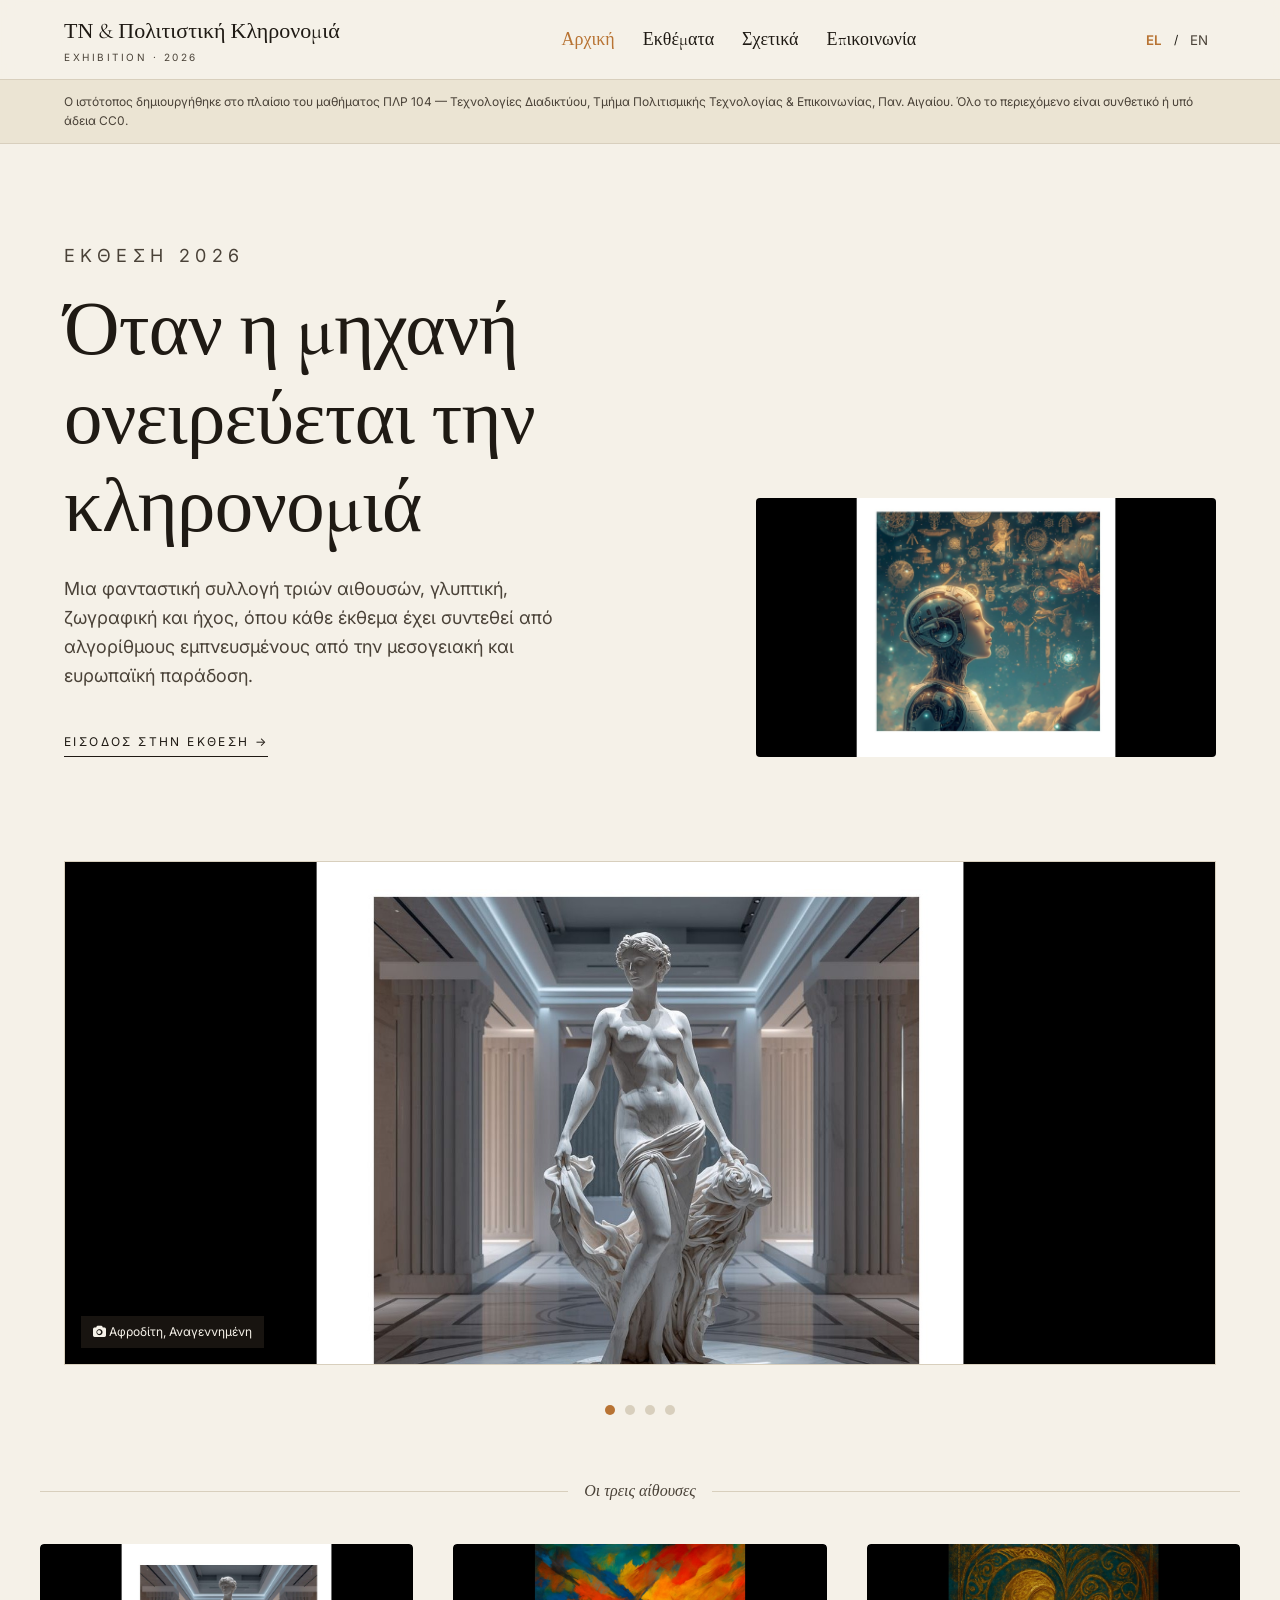
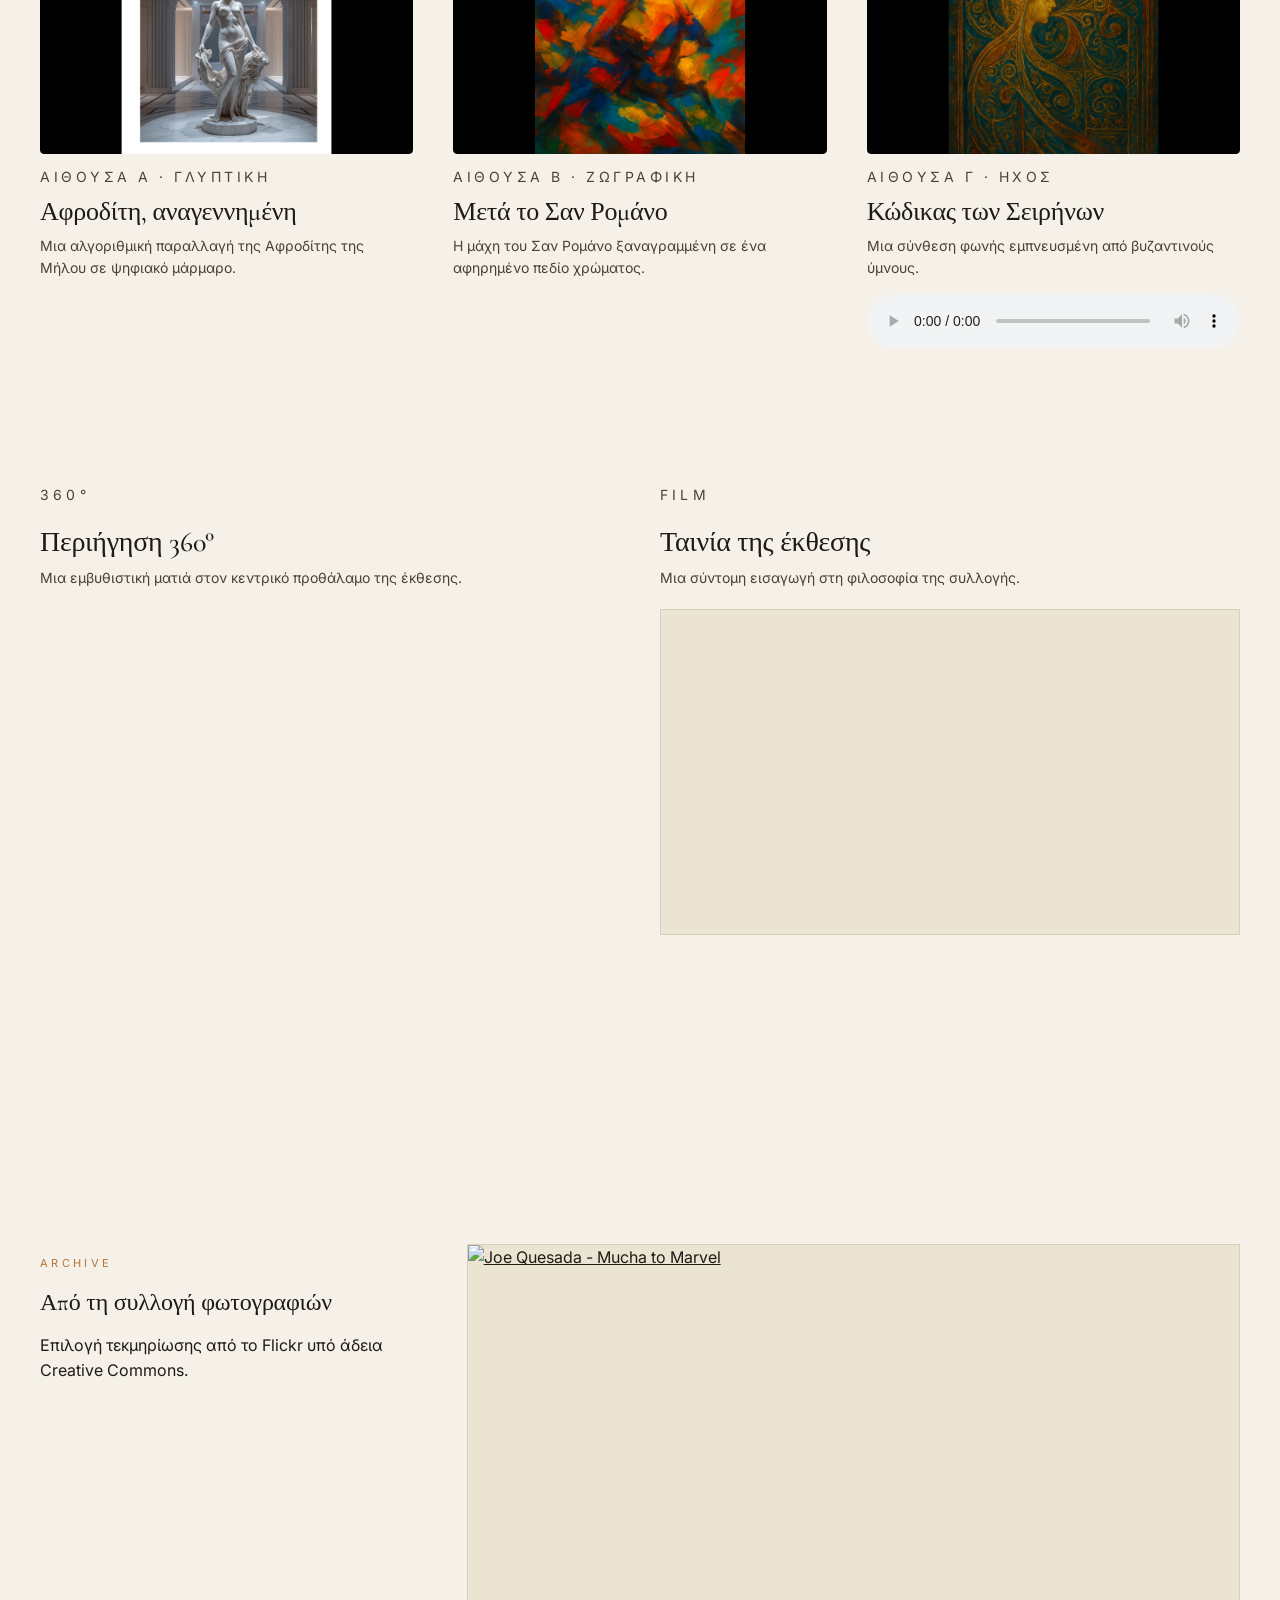
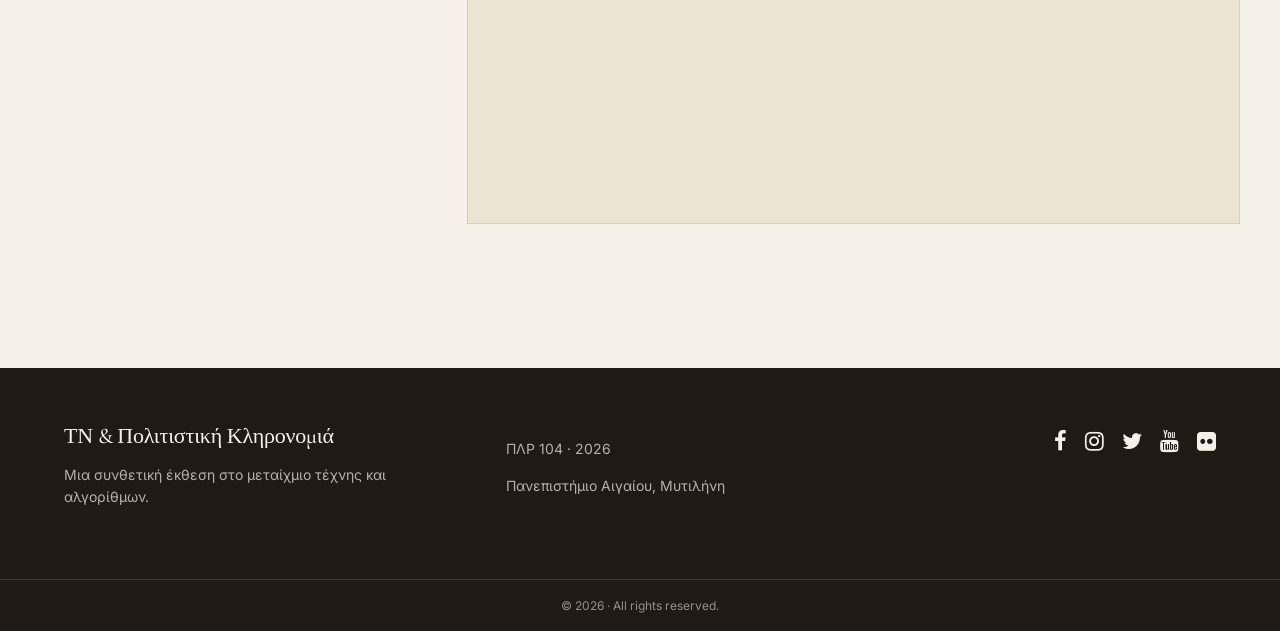
==== index.html @ 8f3d8fa3 "Add files via upload" ====
<!DOCTYPE html>
<html lang="el">
<head>
  <meta charset="UTF-8">
  <meta name="viewport" content="width=device-width, initial-scale=1">
  <title>AI &amp; Cultural Heritage Exhibition</title>
  <meta name="description" content="A bilingual student exhibition that allows exploring the intersection of AI and European cultural heritage.">
  <link rel="stylesheet" href="https://www.w3schools.com/w3css/4/w3pro.css">
  <link rel="stylesheet" href="https://cdnjs.cloudflare.com/ajax/libs/font-awesome/4.7.0/css/font-awesome.min.css">
  <link rel="preconnect" href="https://fonts.googleapis.com">
  <link rel="preconnect" href="https://fonts.gstatic.com" crossorigin>
  <link rel="stylesheet" href="https://fonts.googleapis.com/css2?family=Cormorant+Garamond:ital,wght@0,400;0,500;0,600;1,400&family=Inter:wght@300;400;500;600&display=swap">
  <link rel="stylesheet" href="css/style.css">
</head>
<body>

  <nav class="site-nav">
    <div class="nav-inner">
      <a class="brand" href="index.html">
        <span class="brand-title" data-lang="el">ΤΝ &amp; Πολιτιστική Κληρονομιά</span>
        <span class="brand-title" data-lang="en">AI &amp; Cultural Heritage</span>
        <span class="brand-sub">Exhibition · 2026</span>
      </a>
      <button class="menu-toggle" aria-label="Menu">☰</button>
      <ul class="nav-links">
        <li><a class="active" href="index.html"><span data-lang="el">Αρχική</span><span data-lang="en">Home</span></a></li>
        <li><a href="html/exhibits.html"><span data-lang="el">Εκθέματα</span><span data-lang="en">Exhibits</span></a></li>
        <li><a href="html/about.html"><span data-lang="el">Σχετικά</span><span data-lang="en">About</span></a></li>
        <li><a href="html/contact.html"><span data-lang="el">Επικοινωνία</span><span data-lang="en">Contact</span></a></li>
      </ul>
      <div class="lang-switch">
        <button data-set-lang="el">EL</button>
        <span>/</span>
        <button data-set-lang="en">EN</button>
      </div>
    </div>
  </nav>

  <div class="disclaimer">
    <div class="disclaimer-inner">
      <span data-lang="el">Ο ιστότοπος δημιουργήθηκε στο πλαίσιο του μαθήματος ΠΛΡ 104 — Τεχνολογίες Διαδικτύου, Τμήμα Πολιτισμικής Τεχνολογίας &amp; Επικοινωνίας, Παν. Αιγαίου. Όλο το περιεχόμενο είναι συνθετικό ή υπό άδεια CC0.</span>
      <span data-lang="en">This site was produced for the course IT 104 — Internet Technologies, Department of Cultural Technology &amp; Communication, University of the Aegean. All content is synthetic or CC0-licensed.</span>
    </div>
  </div>

  <section class="hero">
    <div>
      <p class="eyebrow" data-lang="el">Έκθεση 2026</p>
      <p class="eyebrow" data-lang="en">Exhibition 2026</p>
      <h1 data-lang="el">Όταν η μηχανή ονειρεύεται την κληρονομιά</h1>
      <h1 data-lang="en">When the machine dreams of heritage</h1>
      <p data-lang="el">Μια φανταστική συλλογή τριών αιθουσών, γλυπτική, ζωγραφική και ήχος, όπου κάθε έκθεμα έχει συντεθεί από αλγορίθμους εμπνευσμένους από την μεσογειακή και ευρωπαϊκή παράδοση.</p>
      <p data-lang="en">A fictional collection of three halls, sculpture, painting and sound, in which every piece is synthesised by algorithms drawing from Mediterranean and European tradition.</p>
      <a class="btn-line" href="html/exhibits.html">
        <span data-lang="el">Είσοδος στην έκθεση →</span>
        <span data-lang="en">Enter the exhibition →</span>
      </a>
    </div>
    <div class="hero-image-container">
      <img src="images/hero.jpg" alt="AI dreaming of heritage" class="responsive-img">
    </div>
  </section>

  <div class="container">
    <div class="slider">
      <div class="slide">
        <img src="images/aphrodite.jpg" alt="Aphrodite Reborn">
        <div class="slide-caption"><i class="fa fa-camera"></i> <span data-lang="el">Αφροδίτη, Αναγεννημένη</span><span data-lang="en">Aphrodite, Reborn</span></div>
      </div>
      <div class="slide">
        <img src="images/romano.jpg" alt="After San Romano">
        <div class="slide-caption"><i class="fa fa-camera"></i> <span data-lang="el">Μετά το Σαν Ρομάνο</span><span data-lang="en">After San Romano</span></div>
      </div>
      <div class="slide">
        <img src="images/siren.jpg" alt="The Siren Codex">
        <div class="slide-caption"><i class="fa fa-camera"></i> <span data-lang="el">Κώδικας των Σειρήνων</span><span data-lang="en">The Siren Codex</span></div>
      </div>
      <div class="slide">
        <img src="images/curator.jpg" alt="Exhibition Curator">
        <div class="slide-caption"><i class="fa fa-camera"></i> <span data-lang="el">Ο Επιμελητής της Έκθεσης</span><span data-lang="en">The Exhibition Curator</span></div>
      </div>
    </div>
    <div class="slider-dots">
      <span class="dot" onclick="goToSlide(0)"></span>
      <span class="dot" onclick="goToSlide(1)"></span>
      <span class="dot" onclick="goToSlide(2)"></span>
      <span class="dot" onclick="goToSlide(3)"></span>
    </div>
  </div>

  <section class="section container">
    <div class="rule-ornament">
      <span data-lang="el">Οι τρεις αίθουσες</span>
      <span data-lang="en">The three halls</span>
    </div>
    <div class="halls">
      <a class="hall-card" href="html/exhibit-aphrodite.html">
        <div class="card-image-wrapper">
          <img src="images/aphrodite.jpg" alt="Aphrodite Reborn" class="hall-img">
        </div>
        <p class="hall-tag" data-lang="el">Αίθουσα Α · Γλυπτική</p>
        <p class="hall-tag" data-lang="en">Hall A · Sculpture</p>
        <h3 data-lang="el">Αφροδίτη, αναγεννημένη</h3>
        <h3 data-lang="en">Aphrodite, Reborn</h3>
        <p data-lang="el">Μια αλγοριθμική παραλλαγή της Αφροδίτης της Μήλου σε ψηφιακό μάρμαρο.</p>
        <p data-lang="en">An algorithmic variation on the Aphrodite of Milos in digital marble.</p>
      </a>

      <a class="hall-card" href="html/exhibit-romano.html">
        <div class="card-image-wrapper">
          <img src="images/romano.jpg" alt="After San Romano" class="hall-img">
        </div>
        <p class="hall-tag" data-lang="el">Αίθουσα Β · Ζωγραφική</p>
        <p class="hall-tag" data-lang="en">Hall B · Painting</p>
        <h3 data-lang="el">Μετά το Σαν Ρομάνο</h3>
        <h3 data-lang="en">After San Romano</h3>
        <p data-lang="el">Η μάχη του Σαν Ρομάνο ξαναγραμμένη σε ένα αφηρημένο πεδίο χρώματος.</p>
        <p data-lang="en">The battle of San Romano rewritten as an abstract colour field.</p>
      </a>

      <a class="hall-card" href="html/exhibit-siren.html">
        <div class="card-image-wrapper">
          <img src="images/siren.jpg" alt="The Siren Codex" class="hall-img">
        </div>
        <p class="hall-tag" data-lang="el">Αίθουσα Γ · Ήχος</p>
        <p class="hall-tag" data-lang="en">Hall C · Sound</p>
        <h3 data-lang="el">Κώδικας των Σειρήνων</h3>
        <h3 data-lang="en">The Siren Codex</h3>
        <p data-lang="el">Μια σύνθεση φωνής εμπνευσμένη από βυζαντινούς ύμνους.</p>
        <p data-lang="en">A vocal composition inspired by Byzantine hymns.</p>
        <div class="audio-player-container" onclick="event.stopPropagation();">
          <audio controls style="width: 100%; margin-top: 15px;">
            <source src="audio/seirinon_melos.mp3" type="audio/mpeg">
            Your browser does not support the audio element.
          </audio>
        </div>
      </a>
    </div>
  </section>

  <section class="section container">
    <div class="media-row">
      <div class="media-block">
        <p class="eyebrow">360°</p>
        <h2 data-lang="el">Περιήγηση 360°</h2>
        <h2 data-lang="en">360° walkthrough</h2>
        <p data-lang="el">Μια εμβυθιστική ματιά στον κεντρικό προθάλαμο της έκθεσης.</p>
        <p data-lang="en">An immersive look at the main vestibule of the exhibition.</p>
        <iframe
          height="500px"
          width="100%"
          allowfullscreen="true"
          src="https://momento360.com/e/uc/c3fb3a5bf5134a58bd279dee16f90921"
          style="border: 0;">
        </iframe>
      </div>
      <div class="media-block">
        <p class="eyebrow">Film</p>
        <h2 data-lang="el">Ταινία της έκθεσης</h2>
        <h2 data-lang="en">Exhibition film</h2>
        <p data-lang="el">Μια σύντομη εισαγωγή στη φιλοσοφία της συλλογής.</p>
        <p data-lang="en">A short introduction to the philosophy of the collection.</p>
        <div class="iframe-frame">
          <iframe width="560" height="315" src="https://www.youtube.com/embed/TyL9JJDZxAQ?si=WJI_sWaRBg8g1B0a" title="YouTube video player" frameborder="0" allow="accelerometer; autoplay; clipboard-write; encrypted-media; gyroscope; picture-in-picture; web-share" referrerpolicy="strict-origin-when-cross-origin" allowfullscreen></iframe>
        </div>
      </div>
    </div>
  </section>

  <section class="section container">
    <div class="flickr-row">
      <div>
        <p class="eyebrow">Archive</p>
        <h2 data-lang="el">Από τη συλλογή φωτογραφιών</h2>
        <h2 data-lang="en">From the photo archive</h2>
        <p data-lang="el">Επιλογή τεκμηρίωσης από το Flickr υπό άδεια Creative Commons.</p>
        <p data-lang="en">A selection of Creative Commons documentation from Flickr.</p>
      </div>
      <div class="iframe-frame">
        <a data-flickr-embed="true" href="https://www.flickr.com/photos/nelson-atkins/albums/72177720333494372" title="Joe Quesada - Mucha to Marvel"><img src="https://live.staticflickr.com/65535/55252809633_5976a7f5ba_h.jpg" width="1600" height="1200" alt="Joe Quesada - Mucha to Marvel"/></a><script async src="//embedr.flickr.com/assets/client-code.js" charset="utf-8"></script>
      </div>
    </div>
  </section>

  <footer class="site-footer">
    <div class="footer-inner">
      <div>
        <h3 data-lang="el">ΤΝ &amp; Πολιτιστική Κληρονομιά</h3>
        <h3 data-lang="en">AI &amp; Cultural Heritage</h3>
        <p data-lang="el">Μια συνθετική έκθεση στο μεταίχμιο τέχνης και αλγορίθμων.</p>
        <p data-lang="en">A synthetic exhibition at the edge of art and algorithms.</p>
      </div>
      <div>
        <p>ΠΛΡ 104 · 2026</p>
        <p data-lang="el">Πανεπιστήμιο Αιγαίου, Μυτιλήνη</p>
        <p data-lang="en">University of the Aegean, Mytilene</p>
      </div>
      <div class="footer-socials">
        <a href="https://www.facebook.com/profile.php?id=61563765391709" target="_blank" rel="noopener"><i class="fa fa-facebook"></i></a>
        <a href="https://www.instagram.com/konstas_223/" target="_blank" rel="noopener"><i class="fa fa-instagram"></i></a>
        <a href="https://x.com/konstan81382254" target="_blank" rel="noopener"><i class="fa fa-twitter"></i></a>
        <a href="https://www.youtube.com/@334Creations" target="_blank" rel="noopener"><i class="fa fa-youtube"></i></a>
        <a href="https://www.flickr.com/photos/nelson-atkins/albums/" target="_blank" rel="noopener"><i class="fa fa-flickr"></i></a>
      </div>
    </div>
    <div class="footer-bottom">
      © <script>document.write(new Date().getFullYear())</script> · All rights reserved.
    </div>
  </footer>

  <script src="js/main.js"></script>
</body>
</html>
---- css/style.css ----
/* ============================================
   AI & Cultural Heritage Exhibition
   Editorial museum theme — parchment + ink + ochre
   ============================================ */

:root {
  --parchment: #f5f1e8;
  --parchment-2: #ebe4d3;
  --ink: #1f1a14;
  --ink-soft: #4a4238;
  --ochre: #b87333;
  --ochre-dark: #8a521f;
  --border: #d8cfbd;
  --font-display: "Cormorant Garamond", "Times New Roman", serif;
  --font-sans: "Inter", system-ui, -apple-system, sans-serif;
}

* { box-sizing: border-box; }

html { scroll-behavior: smooth; }

body {
  margin: 0;
  background: var(--parchment);
  color: var(--ink);
  font-family: var(--font-sans);
  font-size: 16px;
  line-height: 1.6;
}

h1, h2, h3, h4 {
  font-family: var(--font-display);
  font-weight: 500;
  letter-spacing: -0.01em;
  line-height: 1.15;
  margin: 0 0 0.5em;
}

a { color: var(--ink); transition: color 0.2s; }
a:hover { color: var(--ochre); }

img { max-width: 100%; height: auto; display: block; }

/* ---------- Navigation ---------- */
.site-nav {
  position: sticky; top: 0; z-index: 50;
  background: rgba(245, 241, 232, 0.92);
  backdrop-filter: blur(8px);
  border-bottom: 1px solid var(--border);
}
.nav-inner {
  max-width: 1200px; margin: 0 auto;
  display: flex; align-items: center; justify-content: space-between;
  padding: 14px 24px; gap: 24px; flex-wrap: wrap;
}
.brand {
  display: flex; flex-direction: column; text-decoration: none;
}
.brand-title { font-family: var(--font-display); font-size: 22px; }
.brand-sub {
  font-size: 10px; letter-spacing: 0.25em; text-transform: uppercase;
  color: var(--ink-soft);
}
.nav-links {
  display: flex; gap: 28px; list-style: none; margin: 0; padding: 0;
  font-family: var(--font-display); font-size: 18px;
}
.nav-links a { text-decoration: none; }
.nav-links a.active { color: var(--ochre); }
.lang-switch {
  display: flex; gap: 4px; font-size: 12px; align-items: center;
}
.lang-switch button {
  background: none; border: none; cursor: pointer; padding: 4px 8px;
  color: var(--ink-soft); font-family: var(--font-sans);
}
.lang-switch button.active { color: var(--ochre); font-weight: 600; }

.menu-toggle {
  display: none; background: none; border: 1px solid var(--border);
  padding: 8px 12px; cursor: pointer; font-size: 18px;
}

/* ---------- Disclaimer ribbon ---------- */
.disclaimer {
  background: var(--parchment-2);
  border-bottom: 1px solid var(--border);
  font-size: 12px; color: var(--ink-soft);
}
.disclaimer-inner { max-width: 1200px; margin: 0 auto; padding: 12px 24px; }

/* ---------- Layout containers ---------- */
.container { max-width: 1200px; margin: 0 auto; padding: 0 24px; }
.section { padding: 64px 0; }
.section-sm { padding: 40px 0; }

/* ---------- Hero ---------- */
.hero {
  display: grid; grid-template-columns: 1.4fr 1fr; gap: 48px;
  align-items: end; padding: 80px 24px 64px;
  max-width: 1200px; margin: 0 auto;
}
.eyebrow {
  font-size: 11px; letter-spacing: 0.3em; text-transform: uppercase;
  color: var(--ochre); margin-bottom: 16px;
}
.hero h1 { font-size: clamp(40px, 6vw, 78px); margin: 0 0 24px; }
.hero p { font-size: 18px; color: var(--ink-soft); max-width: 540px; }

.btn-line {
  display: inline-flex; align-items: center; gap: 8px;
  margin-top: 24px; padding-bottom: 4px;
  font-size: 12px; letter-spacing: 0.2em; text-transform: uppercase;
  border-bottom: 1px solid var(--ink); text-decoration: none;
}
.btn-line:hover { color: var(--ochre); border-color: var(--ochre); }

.btn-solid {
  display: inline-block; padding: 12px 24px;
  border: 1px solid var(--ink); background: transparent;
  font-size: 11px; letter-spacing: 0.25em; text-transform: uppercase;
  cursor: pointer; text-decoration: none; color: var(--ink);
  font-family: var(--font-sans);
}
.btn-solid:hover { background: var(--ink); color: var(--parchment); }

/* ---------- Image placeholder & Image Rules ---------- */
.img-ph {
  position: relative; width: 100%; background: var(--parchment-2);
  border: 1px solid var(--border); overflow: hidden;
  display: flex; align-items: center; justify-content: center;
  flex-direction: column; gap: 6px; color: var(--ink-soft);
  font-family: var(--font-display); font-style: italic;
}
.img-ph::before { content: "🖼"; font-size: 32px; opacity: 0.5; }
.img-ph small {
  font-family: var(--font-sans); font-style: normal;
  font-size: 9px; letter-spacing: 0.25em; text-transform: uppercase;
  opacity: 0.6;
}
.ratio-3-4 { aspect-ratio: 3/4; }
.ratio-4-5 { aspect-ratio: 4/5; }
.ratio-4-3 { aspect-ratio: 4/3; }
.ratio-16-9 { aspect-ratio: 16/9; }
.ratio-16-10 { aspect-ratio: 16/10; }

.responsive-img {
  width: 100%;
  height: auto;
  display: block;
  border-radius: 4px;
}


.card-image-wrapper {
  width: 100%;
  max-width: 420px;
  height: auto;
  overflow: hidden;
  border-radius: 4px;
  margin-bottom: 12px;
  display: flex;
  align-items: center;
  justify-content: center;
}

.hall-img {
  width: 100%;
  height: auto;
  display: block;
  object-fit: contain;
  border-radius: 4px;
  transition: transform 0.3s ease;
}

/* ---------- Ornament rule ---------- */
.rule-ornament {
  display: flex; align-items: center; gap: 16px;
  font-family: var(--font-display); font-style: italic;
  color: var(--ink-soft); margin: 0 0 40px;
}
.rule-ornament::before, .rule-ornament::after {
  content: ""; flex: 1; border-top: 1px solid var(--border);
}

/* ---------- Halls grid ---------- */
.halls { display: grid; grid-template-columns: repeat(3, 1fr); gap: 40px; }
.hall-card { text-decoration: none; display: block; }
.hall-card .card-image-wrapper { transition: transform 0.4s ease; }
.hall-card:hover .card-image-wrapper { transform: translateY(-4px); }
.hall-tag {
  font-size: 10px; letter-spacing: 0.25em; text-transform: uppercase;
  color: var(--ochre); margin-top: 16px;
}
.hall-card h3 { font-size: 26px; margin: 8px 0; }
.hall-card:hover h3 { color: var(--ochre); }
.hall-card p { font-size: 14px; color: var(--ink-soft); margin: 0; }

/* ---------- Media row ---------- */
.media-row { display: grid; grid-template-columns: 1fr 1fr; gap: 40px; }
.media-block h2 { font-size: 28px; margin: 6px 0 8px; }
.media-block p { font-size: 14px; color: var(--ink-soft); margin: 0 0 20px; }
.iframe-frame {
  aspect-ratio: 16/9; border: 1px solid var(--border);
  background: var(--parchment-2); overflow: hidden;
}
.iframe-frame iframe { width: 100%; height: 100%; border: 0; display: block; }

.flickr-row { display: grid; grid-template-columns: 1fr 2fr; gap: 40px; align-items: start; }
.flickr-row .iframe-frame { aspect-ratio: 4/3; }

/* ---------- Slider ---------- */
.slider {
  position: relative; max-width: 100%; margin: 40px 0;
  border: 1px solid var(--border); background: var(--parchment-2);
  aspect-ratio: 16/7; overflow: hidden;
}
.slide {
  position: absolute; inset: 0; display: none;
  align-items: center; justify-content: center;
  flex-direction: column;
  font-family: var(--font-display); font-style: italic; color: var(--ink-soft);
}
.slide::before { content: "🖼"; font-size: 48px; opacity: 0.5; margin-bottom: 8px; }
.slide.active { display: flex; }
.slide-caption {
  position: absolute; bottom: 16px; left: 16px;
  background: rgba(31, 26, 20, 0.8); color: var(--parchment);
  padding: 6px 12px; font-size: 12px; font-family: var(--font-sans); font-style: normal;
}
.slider-dots {
  display: flex; justify-content: center; gap: 10px; margin-top: 16px;
}
.dot {
  width: 10px; height: 10px; border-radius: 50%;
  background: var(--border); cursor: pointer; transition: background 0.2s;
}
.dot.active { background: var(--ochre); }

/* ---------- Exhibits page ---------- */
.exhibit-row {
  display: grid; grid-template-columns: 1fr 1.2fr; gap: 48px;
  align-items: center; margin-bottom: 80px;
}
.exhibit-row.reverse > .card-image-wrapper,
.exhibit-row.reverse > div:first-child { order: 2; }
.exhibit-row h2 { font-size: 40px; margin: 8px 0; }
.exhibit-meta {
  display: grid; grid-template-columns: auto 1fr; gap: 4px 16px;
  font-size: 14px; margin: 16px 0;
  max-width: 320px;
}
.exhibit-meta dt { color: var(--ink-soft); }

.exhibit-row:hover .hall-img {
  transform: scale(1.02);
}

/* ---------- About / Contact ---------- */
.two-col { display: grid; grid-template-columns: 1.4fr 1fr; gap: 48px; }
.contact-grid { display: grid; grid-template-columns: 1fr 1fr; gap: 48px; }

form label { display: block; margin-bottom: 20px; }
form label span {
  display: block; font-size: 11px; letter-spacing: 0.2em;
  text-transform: uppercase; color: var(--ink-soft); margin-bottom: 6px;
}
form input, form textarea {
  width: 100%; background: transparent; border: 0;
  border-bottom: 1px solid var(--border);
  padding: 8px 0; font-family: var(--font-sans); font-size: 15px;
  color: var(--ink); outline: none;
}
form input:focus, form textarea:focus { border-color: var(--ochre); }
form textarea { resize: vertical; min-height: 120px; }

.contact-info p { display: flex; align-items: center; gap: 8px; color: var(--ink-soft); }
.socials { display: flex; gap: 20px; font-size: 22px; margin-top: 16px; }
.socials a { color: var(--ink); }

/* ---------- Footer ---------- */
.site-footer {
  margin-top: 80px; background: var(--ink); color: var(--parchment);
}
.footer-inner {
  max-width: 1200px; margin: 0 auto; padding: 56px 24px;
  display: grid; grid-template-columns: 1.2fr 1fr 1fr; gap: 40px;
}
.footer-inner h3 { font-size: 22px; color: var(--parchment); }
.footer-inner p { color: rgba(245, 241, 232, 0.7); font-size: 14px; }
.footer-inner a { color: var(--parchment); }
.footer-inner a:hover { color: var(--ochre); }
.footer-socials { display: flex; gap: 18px; font-size: 22px; justify-content: flex-end; }
.footer-bottom {
  border-top: 1px solid rgba(245, 241, 232, 0.15);
  padding: 16px 24px; text-align: center;
  font-size: 12px; color: rgba(245, 241, 232, 0.55);
}

/* ---------- Language toggle ---------- */
[data-lang]:not(.lang-visible) { display: none; }

/* ---------- Responsive ---------- */
@media (max-width: 900px) {
  .hero { grid-template-columns: 1fr; padding-top: 48px; }
  .halls { grid-template-columns: 1fr; gap: 32px; }
  .media-row, .flickr-row, .two-col, .contact-grid { grid-template-columns: 1fr; gap: 32px; }
  .exhibit-row { grid-template-columns: 1fr; gap: 24px; margin-bottom: 56px; }
  .exhibit-row.reverse > div:first-child { order: 0; }
  .footer-inner { grid-template-columns: 1fr; }
  .footer-socials { justify-content: flex-start; }
  .nav-links { display: none; width: 100%; flex-direction: column; gap: 12px; padding: 16px 0; }
  .nav-links.open { display: flex; }
  .menu-toggle { display: inline-block; }
  .lang-switch { margin-left: auto; }
  .card-image-wrapper { max-width: 100%; }
}

/* ---------- Simple Image Zoom Modal ---------- */
.zoom-img {
  cursor: zoom-in;
  transition: opacity 0.2s;
}
.zoom-img:hover {
  opacity: 0.9;
}

.image-modal {
  display: none; 
  position: fixed;
  z-index: 9999;
  padding-top: 50px;
  left: 0;
  top: 0;
  width: 100%;
  height: 100%;
  overflow: auto;
  background-color: rgba(0, 0, 0, 0.9);
  cursor: zoom-out;
}

.image-modal-content {
  margin: auto;
  display: block;
  max-width: 90%;
  max-height: 85vh;
  object-fit: contain;
  animation: zoomEffect 0.2s ease-in-out;
}

@keyframes zoomEffect {
  from { transform: scale(0.9); opacity: 0; }
  to { transform: scale(1); opacity: 1; }
}

.exhibit-row .card-image-wrapper {
  align-self: start !important; 
  width: 100% !important;
  max-width: 420px !important;
  height: auto !important;
  max-height: none !important;
  overflow: visible !important;
  display: block !important;
}

.exhibit-row .hall-img {
  width: 100% !important;
  height: auto !important;
  max-height: none !important;
  object-fit: contain !important;
  display: block !important;
}
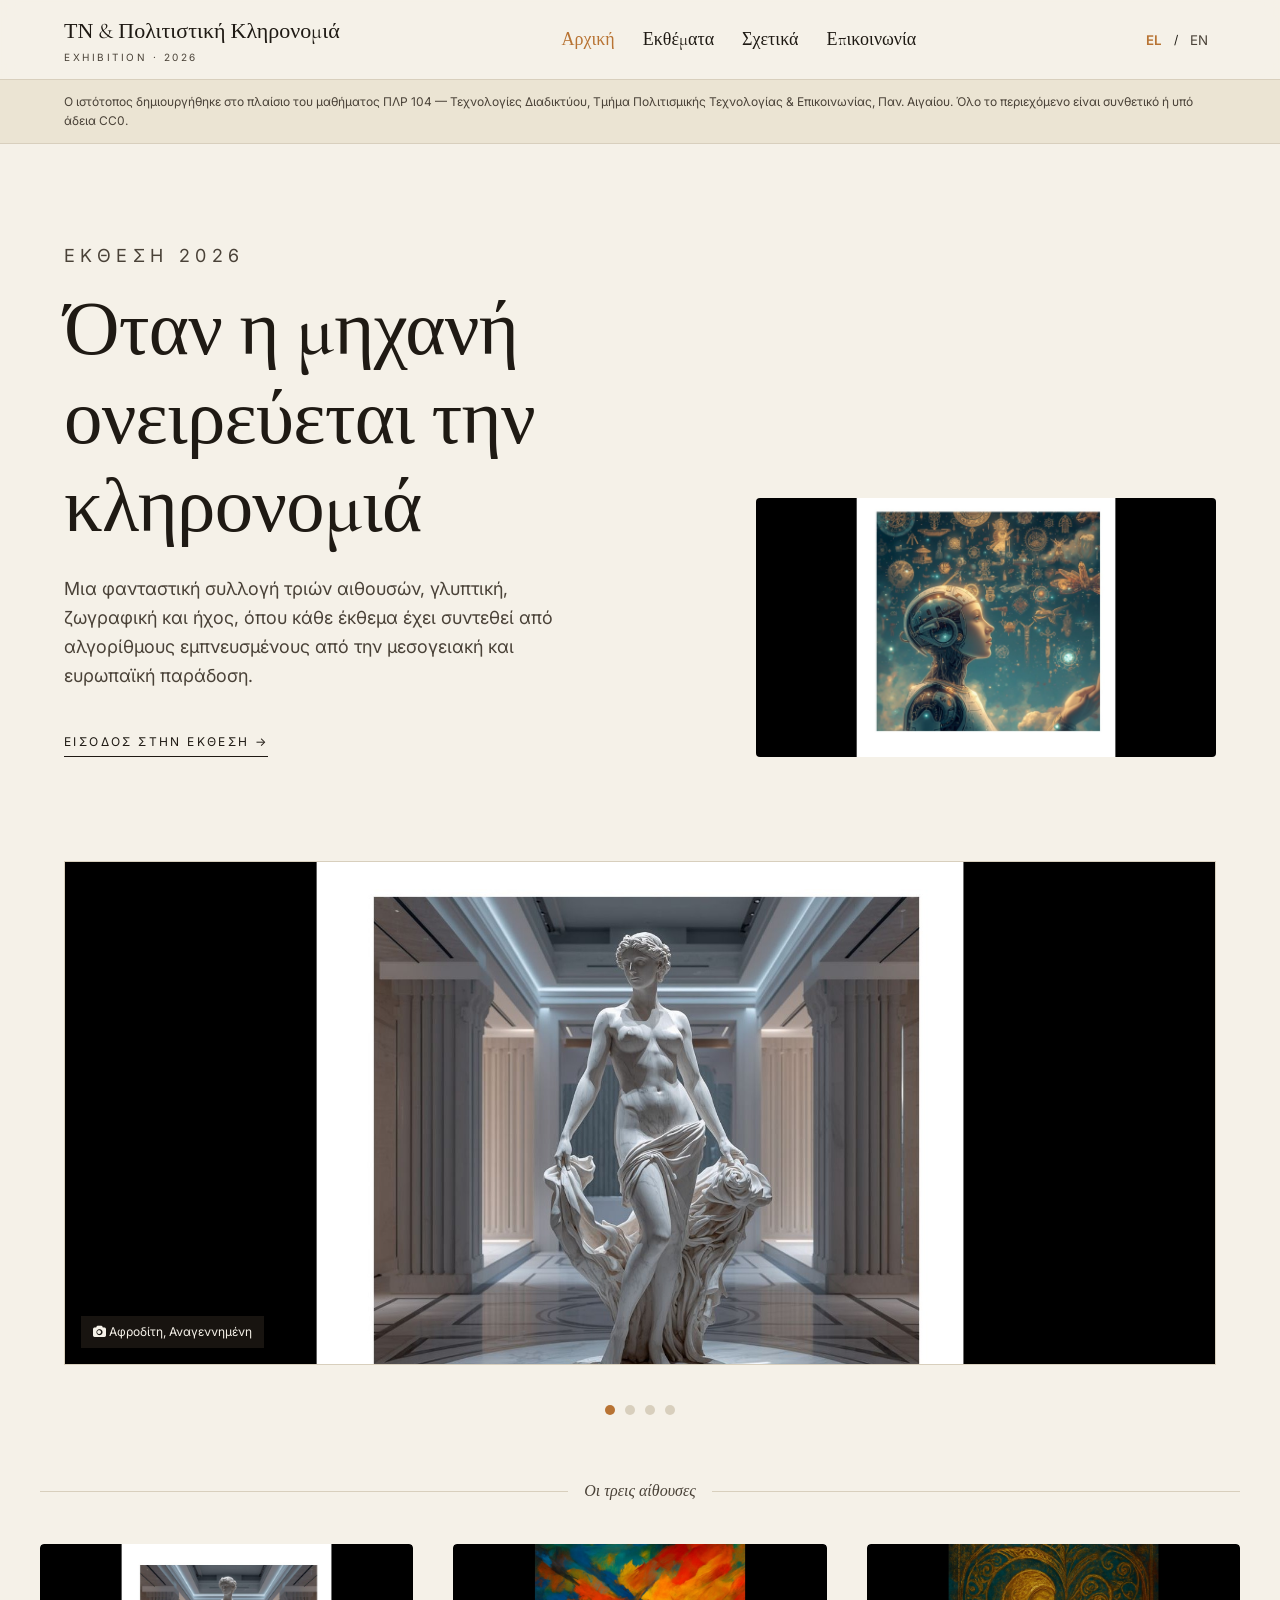
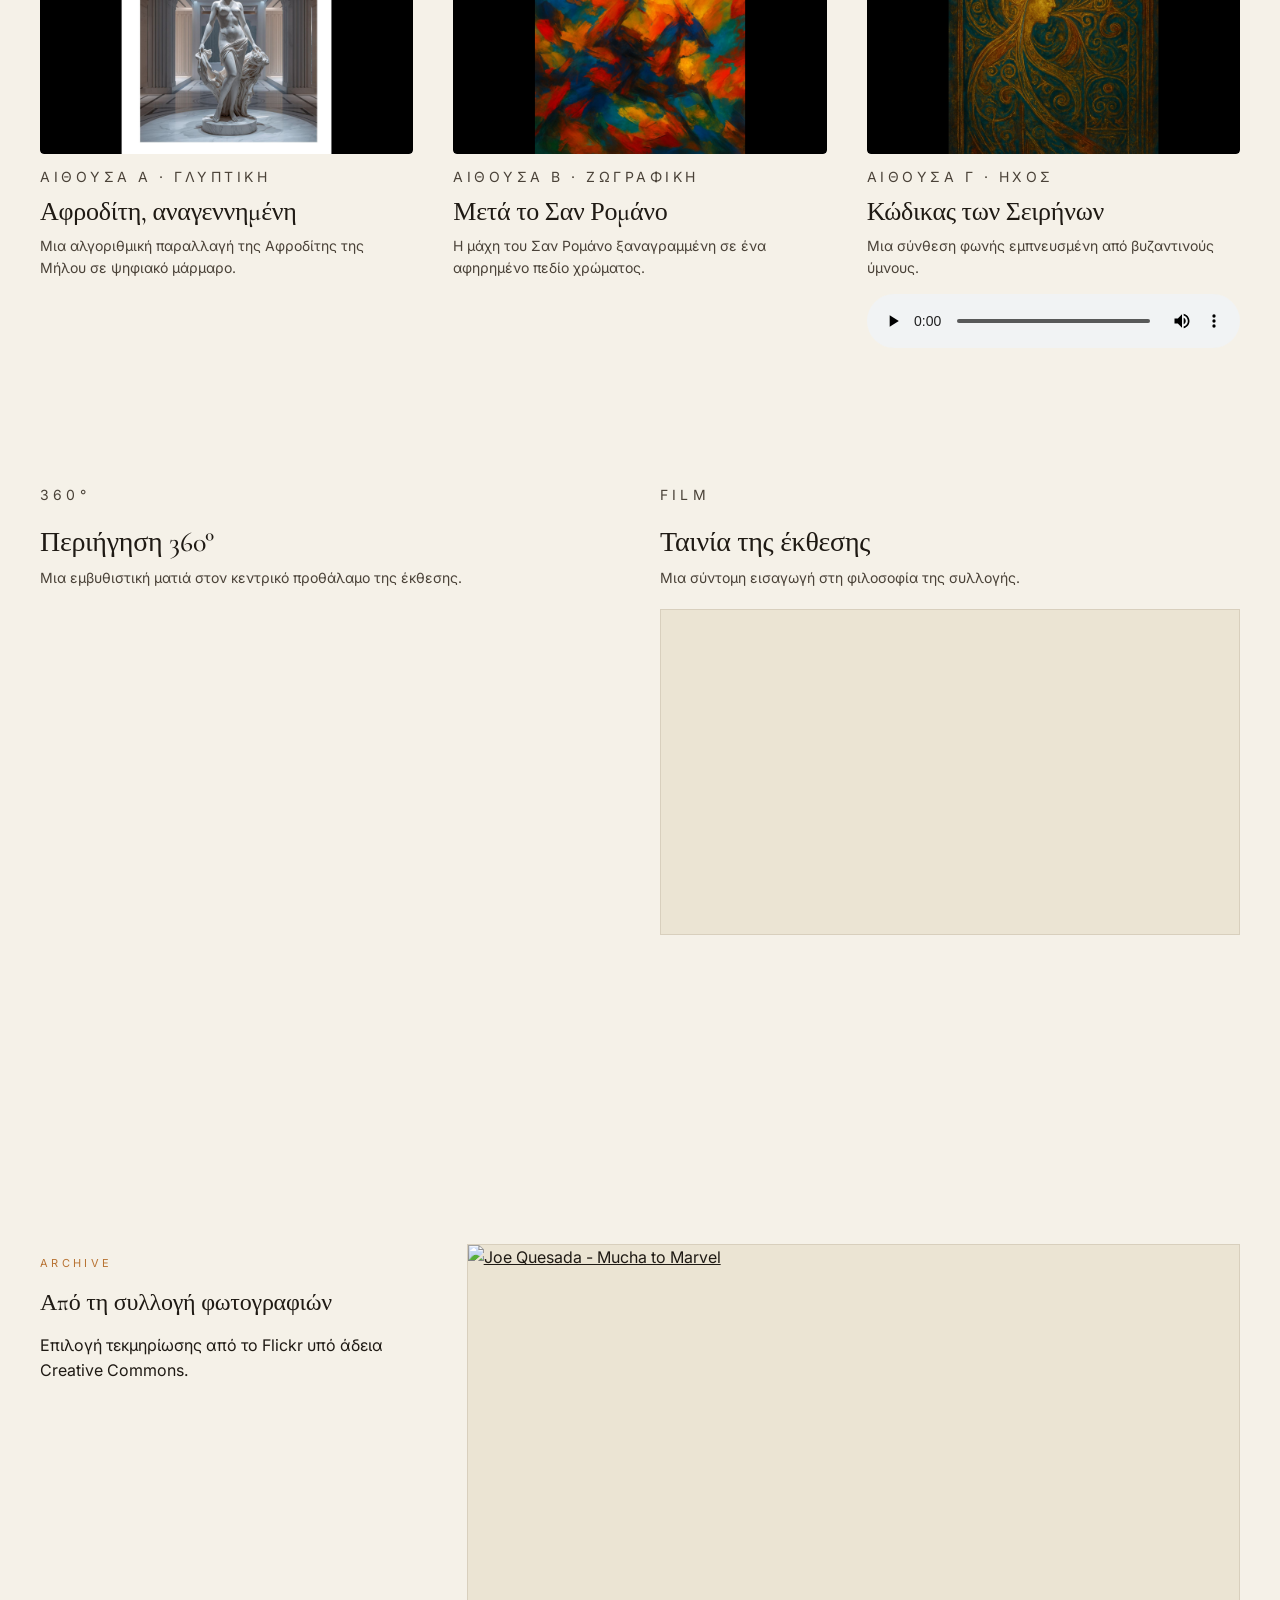
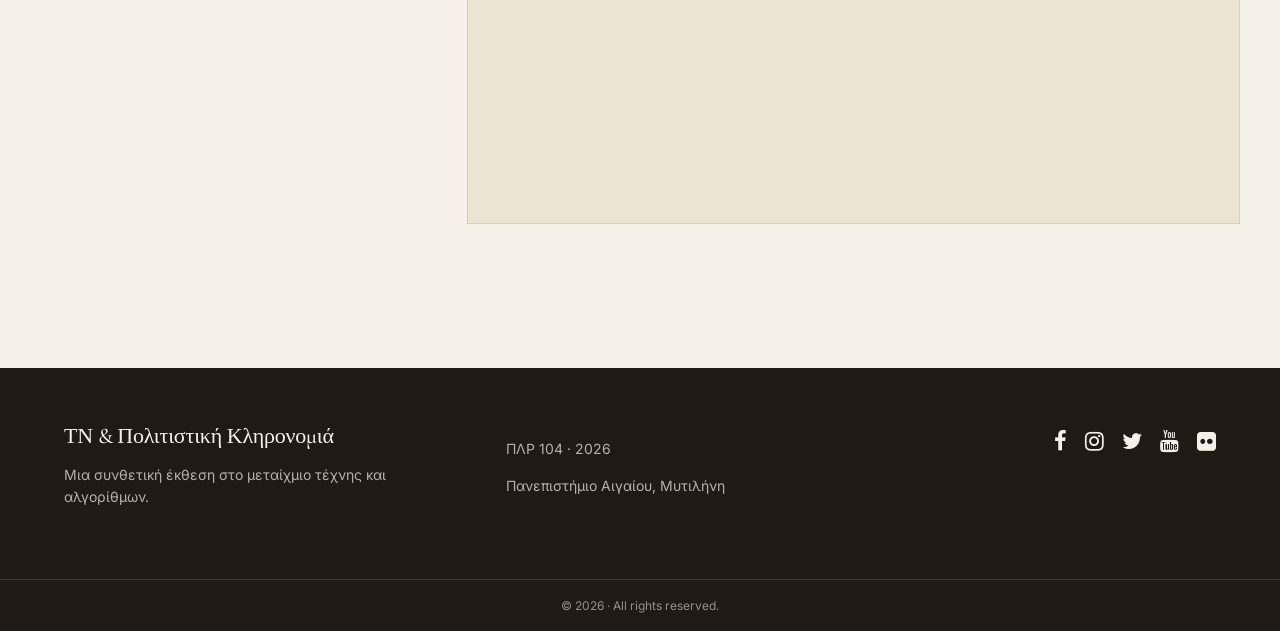
==== commit 948a6a72: "Update audio source path in index.html" ====
--- a/index.html
+++ b/index.html
@@ -130,7 +130,7 @@
         <p data-lang="en">A vocal composition inspired by Byzantine hymns.</p>
         <div class="audio-player-container" onclick="event.stopPropagation();">
           <audio controls style="width: 100%; margin-top: 15px;">
-            <source src="audio/seirinon_melos.mp3" type="audio/mpeg">
+            <source src="sounds/seirinon_melos.mp3" type="audio/mpeg">
             Your browser does not support the audio element.
           </audio>
         </div>
@@ -210,4 +210,4 @@
 
   <script src="js/main.js"></script>
 </body>
-</html>+</html>
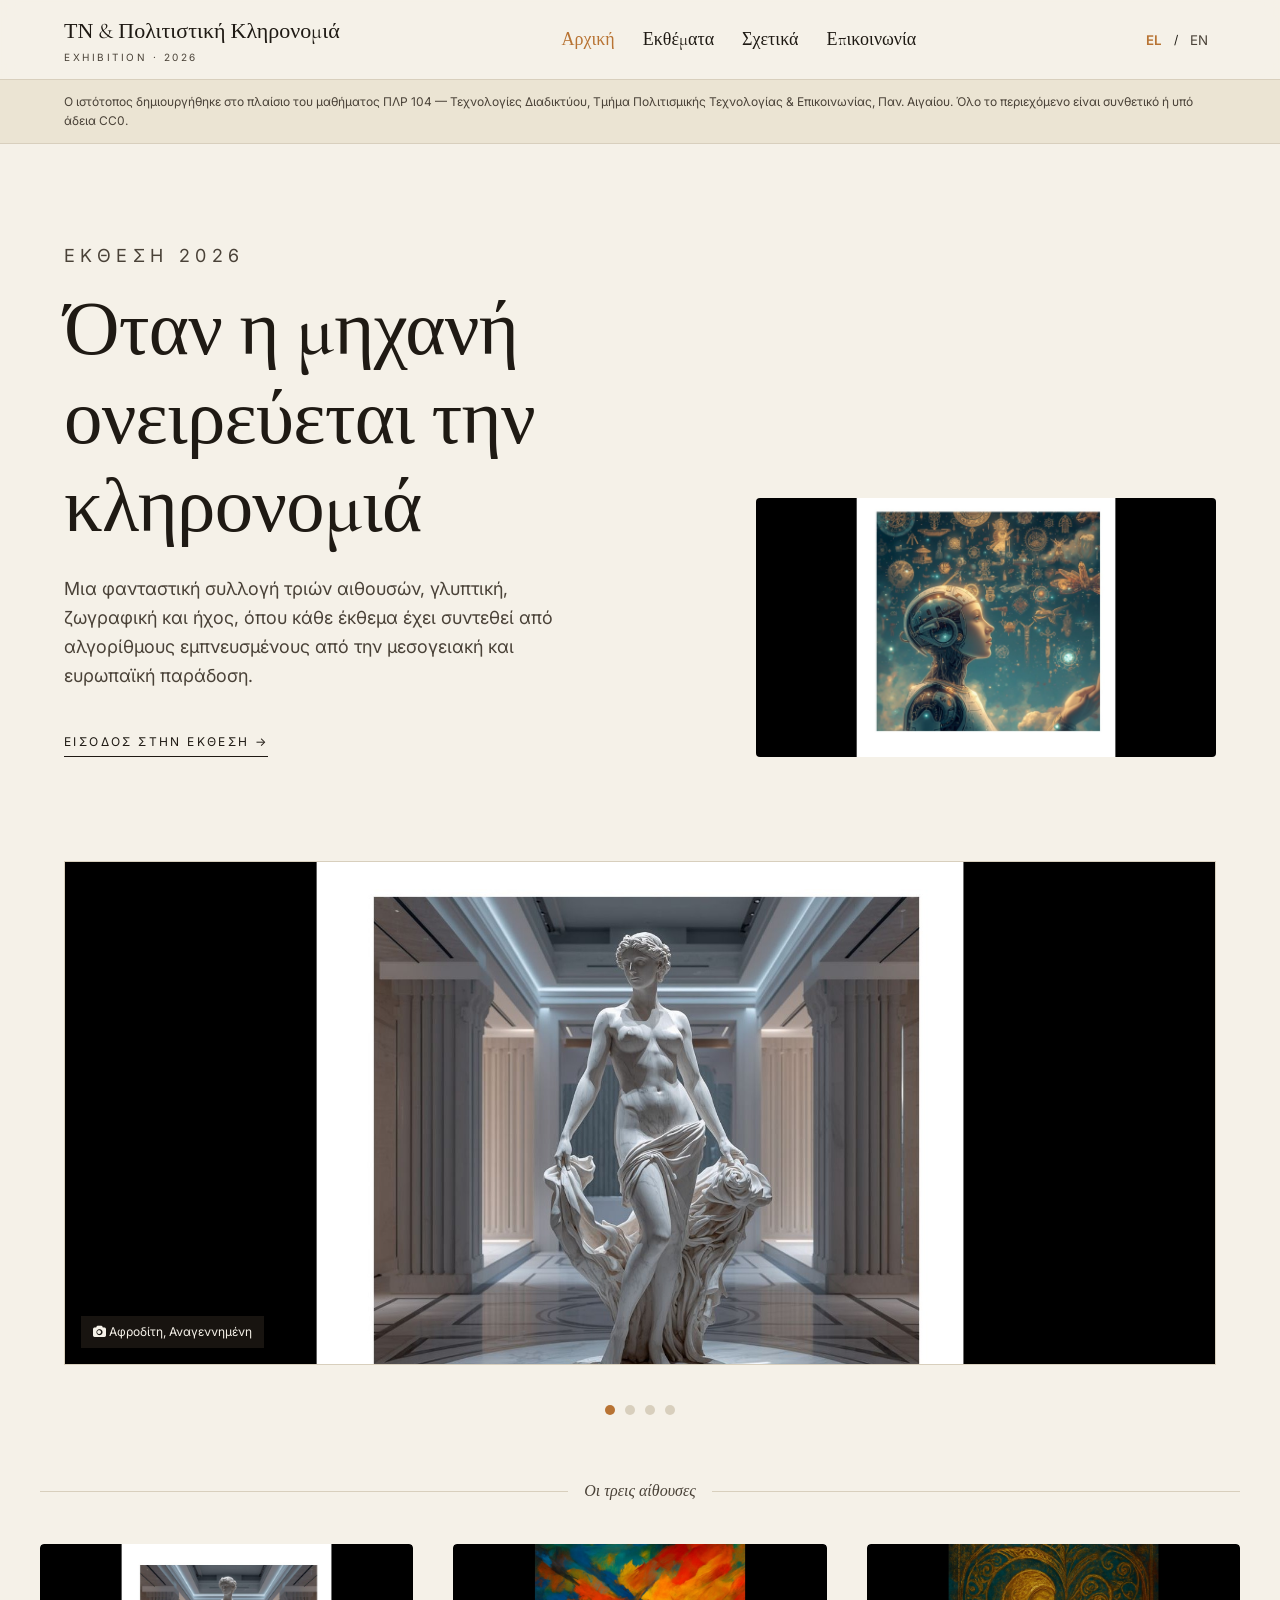
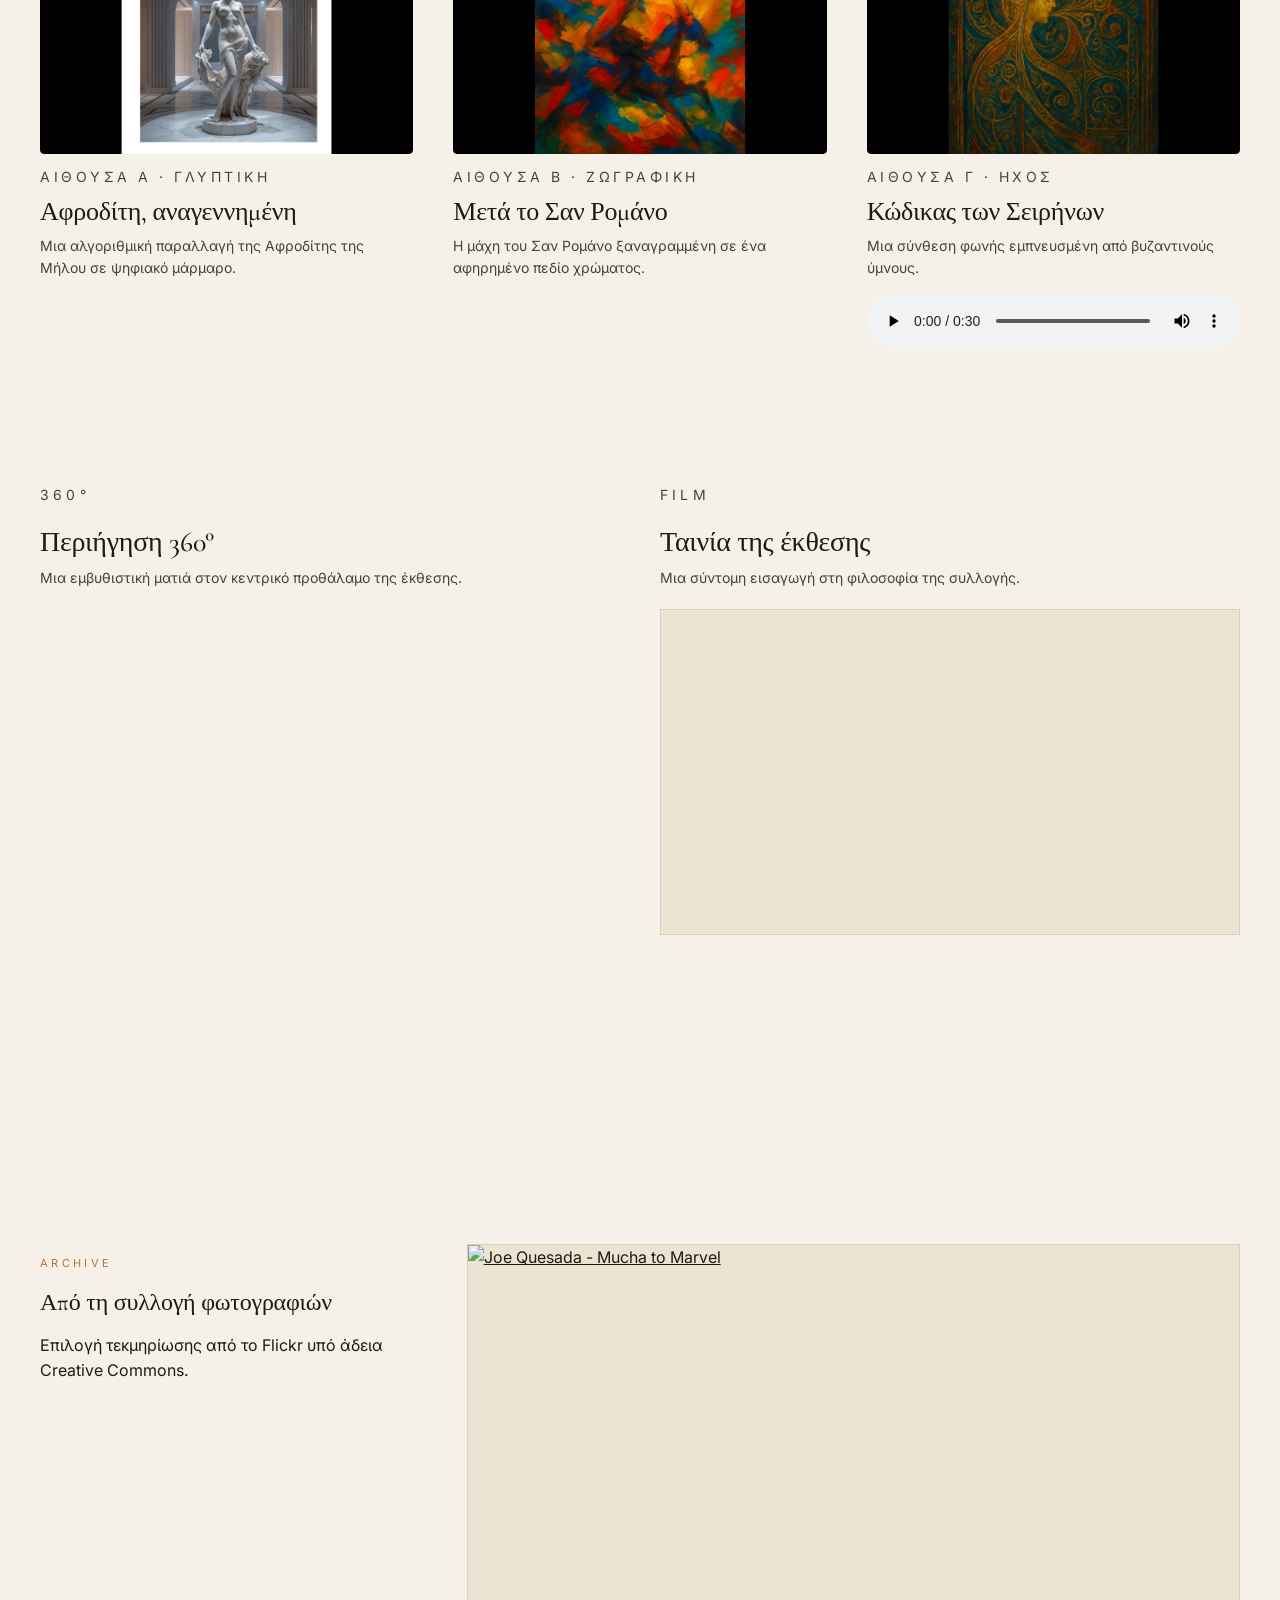
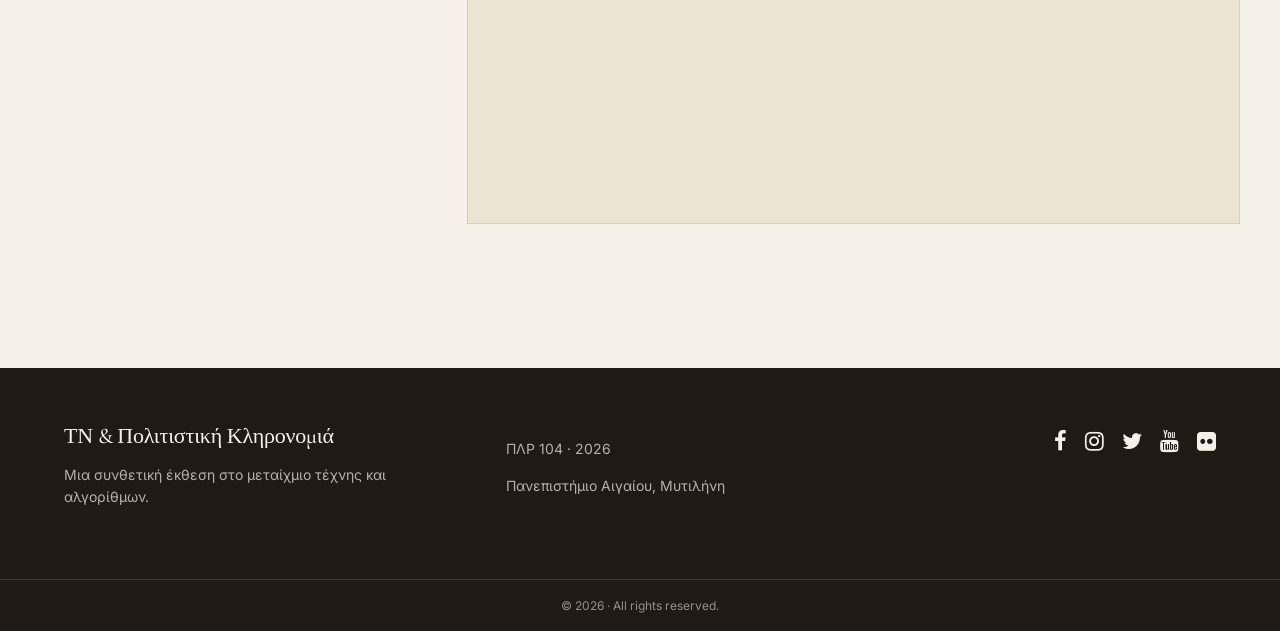
==== commit dd546bc5: "Add Siren exhibit card with audio player" ====
--- a/index.html
+++ b/index.html
@@ -94,6 +94,7 @@
       <span data-lang="en">The three halls</span>
     </div>
     <div class="halls">
+
       <a class="hall-card" href="html/exhibit-aphrodite.html">
         <div class="card-image-wrapper">
           <img src="images/aphrodite.jpg" alt="Aphrodite Reborn" class="hall-img">
@@ -118,23 +119,27 @@
         <p data-lang="en">The battle of San Romano rewritten as an abstract colour field.</p>
       </a>
 
-      <a class="hall-card" href="html/exhibit-siren.html">
-        <div class="card-image-wrapper">
-          <img src="images/siren.jpg" alt="The Siren Codex" class="hall-img">
-        </div>
-        <p class="hall-tag" data-lang="el">Αίθουσα Γ · Ήχος</p>
-        <p class="hall-tag" data-lang="en">Hall C · Sound</p>
-        <h3 data-lang="el">Κώδικας των Σειρήνων</h3>
-        <h3 data-lang="en">The Siren Codex</h3>
-        <p data-lang="el">Μια σύνθεση φωνής εμπνευσμένη από βυζαντινούς ύμνους.</p>
-        <p data-lang="en">A vocal composition inspired by Byzantine hymns.</p>
-        <div class="audio-player-container" onclick="event.stopPropagation();">
+      <!-- Siren: το audio είναι ΕΞΩ από το <a> -->
+      <div class="hall-card-wrapper">
+        <a class="hall-card" href="html/exhibit-siren.html">
+          <div class="card-image-wrapper">
+            <img src="images/siren.jpg" alt="The Siren Codex" class="hall-img">
+          </div>
+          <p class="hall-tag" data-lang="el">Αίθουσα Γ · Ήχος</p>
+          <p class="hall-tag" data-lang="en">Hall C · Sound</p>
+          <h3 data-lang="el">Κώδικας των Σειρήνων</h3>
+          <h3 data-lang="en">The Siren Codex</h3>
+          <p data-lang="el">Μια σύνθεση φωνής εμπνευσμένη από βυζαντινούς ύμνους.</p>
+          <p data-lang="en">A vocal composition inspired by Byzantine hymns.</p>
+        </a>
+        <div class="audio-player-container">
           <audio controls style="width: 100%; margin-top: 15px;">
             <source src="sounds/seirinon_melos.mp3" type="audio/mpeg">
             Your browser does not support the audio element.
           </audio>
         </div>
-      </a>
+      </div>
+
     </div>
   </section>
 
